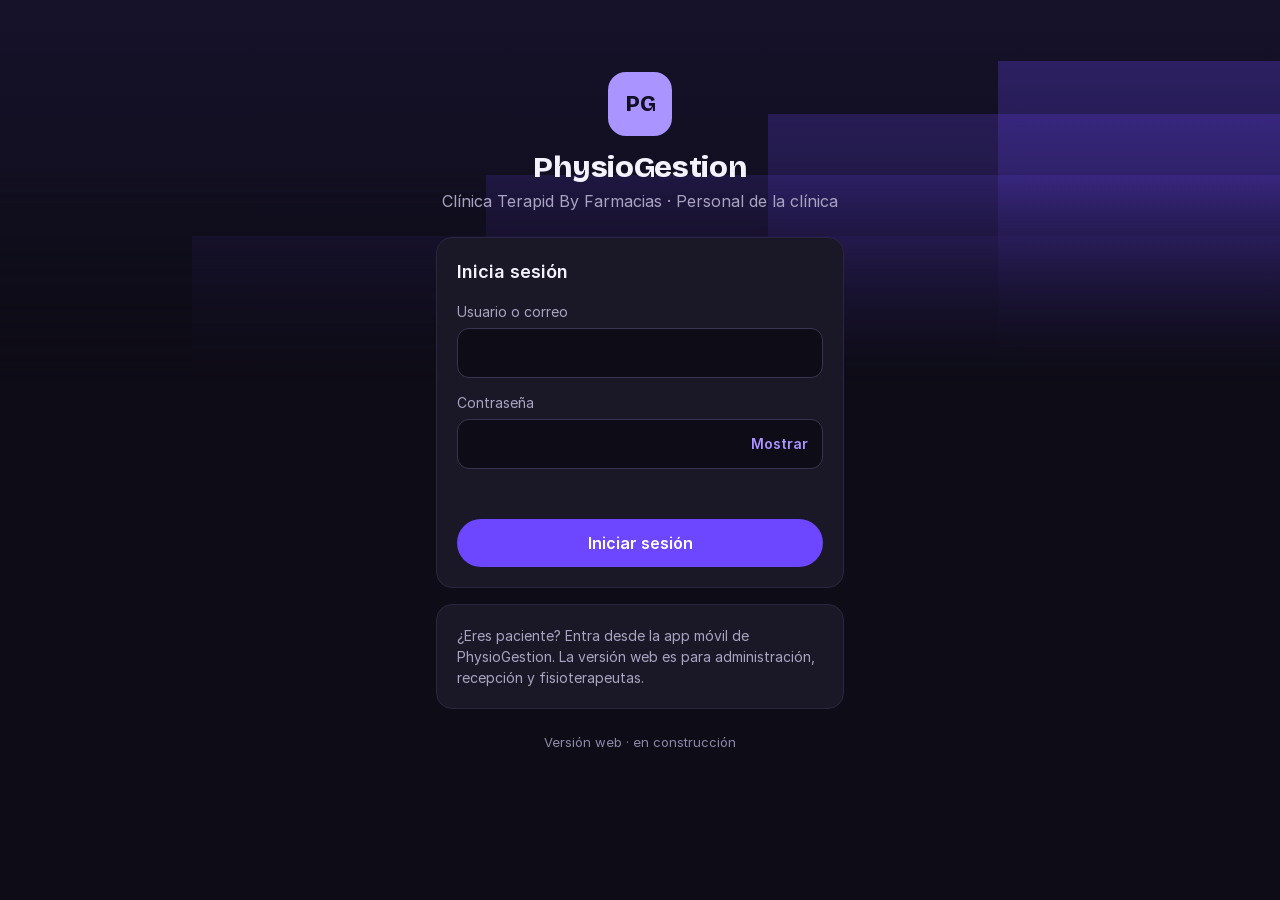
==== backend/src/main/resources/web/index.html @ 763af078 "Web: login y panel para el personal de la clínica El backend sirve la versión web en /web/ (resource" ====
<!doctype html>
<html lang="es">
<head>
  <meta charset="utf-8">
  <meta name="viewport" content="width=device-width, initial-scale=1">
  <title>PhysioGestion · Iniciar sesión</title>
  <link rel="stylesheet" href="estilos.css">
</head>
<body>
  <div class="portada" aria-hidden="true"><span></span><span></span><span></span><span></span></div>

  <main class="contenedor">
    <header class="marca">
      <div class="logo" aria-hidden="true">PG</div>
      <h1>PhysioGestion</h1>
      <p class="subtitulo">Clínica Terapid By Farmacias · Personal de la clínica</p>
    </header>

    <form id="formulario" class="tarjeta" novalidate>
      <h2>Inicia sesión</h2>

      <div class="campo">
        <label for="usuario">Usuario o correo</label>
        <div class="entrada">
          <input id="usuario" name="usuario" type="text" autocomplete="username" autocapitalize="none" spellcheck="false" required>
        </div>
      </div>

      <div class="campo">
        <label for="contrasena">Contraseña</label>
        <div class="entrada">
          <input id="contrasena" name="contrasena" type="password" autocomplete="current-password" required>
          <button id="verContrasena" class="boton-texto" type="button" aria-controls="contrasena" aria-pressed="false">Mostrar</button>
        </div>
      </div>

      <p id="error" class="error" role="alert" aria-live="assertive"></p>

      <button id="entrar" class="boton" type="submit">Iniciar sesión</button>
    </form>

    <section class="tarjeta">
      <p class="nota">¿Eres paciente? Entra desde la app móvil de PhysioGestion. La versión web es para administración, recepción y fisioterapeutas.</p>
    </section>

    <p class="pie">Versión web · en construcción</p>
  </main>

  <script src="api.js"></script>
  <script>
    const formulario = document.getElementById("formulario");
    const campoUsuario = document.getElementById("usuario");
    const campoContrasena = document.getElementById("contrasena");
    const botonEntrar = document.getElementById("entrar");
    const botonVer = document.getElementById("verContrasena");
    const textoError = document.getElementById("error");

    // Si ya hay una sesión abierta en esta pestaña, ir directo al panel.
    if (leerSesion()) location.replace("panel.html");

    if (new URLSearchParams(location.search).get("vencida") === "1") {
      textoError.textContent = "Tu sesión venció. Vuelve a iniciar sesión.";
    }

    botonVer.addEventListener("click", () => {
      const visible = campoContrasena.type === "text";
      campoContrasena.type = visible ? "password" : "text";
      botonVer.textContent = visible ? "Mostrar" : "Ocultar";
      botonVer.setAttribute("aria-pressed", String(!visible));
    });

    formulario.addEventListener("submit", async (evento) => {
      evento.preventDefault();
      const usuario = campoUsuario.value.trim();
      const contrasena = campoContrasena.value;
      if (!usuario || !contrasena) {
        textoError.textContent = "Escribe tu usuario y tu contraseña.";
        (usuario ? campoContrasena : campoUsuario).focus();
        return;
      }

      textoError.textContent = "";
      botonEntrar.disabled = true;
      botonEntrar.textContent = "Entrando…";
      try {
        const sesion = await llamarApi("/auth/login", { metodo: "POST", cuerpo: { usuario, contrasena } });
        if (sesion.usuario.rol === "PACIENTE") {
          // La web es solo para el personal: se cierra la sesión que se acaba de abrir.
          llamarApi("/auth/logout", { metodo: "POST", token: sesion.token }).catch(() => {});
          textoError.textContent = "La versión web es para el personal de la clínica. Como paciente, entra desde la app móvil.";
          return;
        }
        guardarSesion({
          token: sesion.token,
          usuario: sesion.usuario,
          debeCambiarContrasena: sesion.debeCambiarContrasena,
        });
        location.replace("panel.html");
      } catch (e) {
        textoError.textContent = e.message;
        campoContrasena.select();
      } finally {
        botonEntrar.disabled = false;
        botonEntrar.textContent = "Iniciar sesión";
      }
    });
  </script>
</body>
</html>
---- backend/src/main/resources/web/estilos.css ----
/* PhysioGestion web: mismos colores y tipografías que la app (TemaPhysioGestion.kt). */
@font-face { font-family: "Inter"; src: url("fuentes/inter_regular.ttf") format("truetype"); font-weight: 400; font-display: swap; }
@font-face { font-family: "Inter"; src: url("fuentes/inter_semibold.ttf") format("truetype"); font-weight: 600; font-display: swap; }
@font-face { font-family: "Bricolage"; src: url("fuentes/bricolage_extrabold.ttf") format("truetype"); font-weight: 800; font-display: swap; }

:root {
  --fondo: #0E0C17;
  --superficie: #1A1726;
  --superficie-alta: #2A2640;
  --borde: #2A2640;
  --borde-fuerte: #3A3550;
  --violeta: #6C47FF;
  --lila: #AA94FF;
  --tinte-violeta: #281D58;
  --texto: #F4F2FF;
  --texto-secundario: #A9A4C2;
  --texto-tenue: #8E89A8;
  --alerta: #FF8A8F;
  --fondo-alerta: #2A1418;
  --pendiente: #FFCF6B;
  --fondo-pendiente: #3A2A0C;
  --radio: 16px;
}

* { box-sizing: border-box; }

html, body { margin: 0; min-height: 100%; }

body {
  background: var(--fondo);
  color: var(--texto);
  font-family: "Inter", system-ui, -apple-system, "Segoe UI", sans-serif;
  font-size: 16px;
  line-height: 1.5;
}

/* Portada con escalones, como la pantalla de login de la app. */
.portada {
  position: absolute;
  inset: 0 0 auto 0;
  height: 380px;
  overflow: hidden;
  pointer-events: none;
  background: linear-gradient(180deg, #15122A 0%, var(--fondo) 100%);
  -webkit-mask-image: linear-gradient(180deg, #000 45%, transparent 100%);
  mask-image: linear-gradient(180deg, #000 45%, transparent 100%);
}
.portada span {
  position: absolute;
  right: 0;
  height: 100%;
  background: linear-gradient(180deg, rgba(108, 71, 255, 0.28) 0%, rgba(108, 71, 255, 0) 85%);
}
.portada span:nth-child(1) { width: 85%; top: 62%; opacity: 0.35; }
.portada span:nth-child(2) { width: 62%; top: 46%; opacity: 0.55; }
.portada span:nth-child(3) { width: 40%; top: 30%; opacity: 0.8; }
.portada span:nth-child(4) { width: 22%; top: 16%; }

.contenedor {
  position: relative;
  width: 100%;
  max-width: 440px;
  margin: 0 auto;
  padding: 72px 16px 40px;
}

.marca { text-align: center; margin-bottom: 24px; }

.logo {
  display: inline-grid;
  place-items: center;
  width: 64px;
  height: 64px;
  border-radius: 18px;
  background: var(--lila);
  color: #120E24;
  font-family: "Bricolage", "Inter", sans-serif;
  font-weight: 800;
  font-size: 22px;
}
.logo.chico { width: 40px; height: 40px; border-radius: 12px; font-size: 15px; }

h1 {
  margin: 14px 0 0;
  font-family: "Bricolage", "Inter", sans-serif;
  font-weight: 800;
  font-size: 30px;
  line-height: 1.15;
  letter-spacing: -0.01em;
}
.subtitulo { margin: 4px 0 0; color: var(--texto-secundario); }

.tarjeta {
  background: var(--superficie);
  border: 1px solid var(--borde);
  border-radius: var(--radio);
  padding: 20px;
}
.tarjeta + .tarjeta { margin-top: 16px; }

h2 { margin: 0 0 16px; font-size: 18px; font-weight: 600; }

.campo { margin-bottom: 14px; }
.campo label { display: block; margin-bottom: 6px; font-size: 14px; color: var(--texto-secundario); }

.entrada {
  display: flex;
  align-items: center;
  background: var(--fondo);
  border: 1px solid var(--borde-fuerte);
  border-radius: 12px;
}
.entrada:focus-within { border-color: var(--lila); box-shadow: 0 0 0 3px rgba(170, 148, 255, 0.18); }
.entrada input {
  flex: 1;
  min-width: 0;
  padding: 12px 14px;
  border: 0;
  outline: 0;
  background: transparent;
  color: var(--texto);
  font: inherit;
}

.boton-texto {
  border: 0;
  background: transparent;
  color: var(--lila);
  font: inherit;
  font-weight: 600;
  font-size: 14px;
  padding: 12px 14px;
  min-height: 48px;
  cursor: pointer;
}

.boton {
  width: 100%;
  min-height: 48px;
  border: 0;
  border-radius: 999px;
  background: var(--violeta);
  color: #fff;
  font: inherit;
  font-weight: 600;
  cursor: pointer;
  transition: transform 0.12s ease, filter 0.12s ease;
}
.boton:hover { filter: brightness(1.08); }
.boton:active { transform: scale(0.98); }
.boton:disabled { opacity: 0.6; cursor: progress; }
.boton:focus-visible, .boton-texto:focus-visible, .boton-borde:focus-visible { outline: 2px solid var(--lila); outline-offset: 2px; }

.boton-borde {
  min-height: 40px;
  padding: 0 16px;
  border: 1px solid var(--borde-fuerte);
  border-radius: 999px;
  background: transparent;
  color: var(--texto);
  font: inherit;
  font-size: 14px;
  font-weight: 600;
  cursor: pointer;
}
.boton-borde:hover { background: var(--superficie-alta); }

.error {
  min-height: 24px;
  margin: 0 0 12px;
  color: var(--alerta);
  font-size: 14px;
}

.nota { margin: 0; color: var(--texto-secundario); font-size: 14px; }

.pie {
  margin-top: 24px;
  text-align: center;
  color: var(--texto-tenue);
  font-size: 13px;
}

/* Panel */
.barra {
  position: sticky;
  top: 0;
  z-index: 1;
  display: flex;
  align-items: center;
  gap: 12px;
  padding: 12px 16px;
  background: rgba(14, 12, 23, 0.92);
  border-bottom: 1px solid var(--borde);
}
.barra .nombre-app { font-family: "Bricolage", "Inter", sans-serif; font-weight: 800; font-size: 18px; }
.barra .espacio { flex: 1; }

.panel { max-width: 960px; margin: 0 auto; padding: 32px 16px 48px; }
.panel h1 { margin-top: 0; }

.chip {
  display: inline-block;
  margin-top: 8px;
  padding: 4px 12px;
  border-radius: 999px;
  background: var(--tinte-violeta);
  color: var(--lila);
  font-size: 13px;
  font-weight: 600;
}

.aviso-temporal {
  margin-top: 20px;
  padding: 12px 16px;
  border-radius: 12px;
  background: var(--fondo-pendiente);
  color: var(--pendiente);
  font-size: 14px;
}

.modulos {
  display: grid;
  grid-template-columns: repeat(auto-fill, minmax(220px, 1fr));
  gap: 16px;
  margin-top: 28px;
}
.modulos .tarjeta { margin-top: 0; }
.modulo h3 { margin: 0 0 6px; font-size: 16px; font-weight: 600; }
.modulo p { margin: 0 0 12px; color: var(--texto-secundario); font-size: 14px; }
.modulo .estado { color: var(--texto-tenue); font-size: 13px; }

[hidden] { display: none !important; }

@media (max-width: 480px) {
  .contenedor { padding-top: 48px; }
  h1 { font-size: 26px; }
}
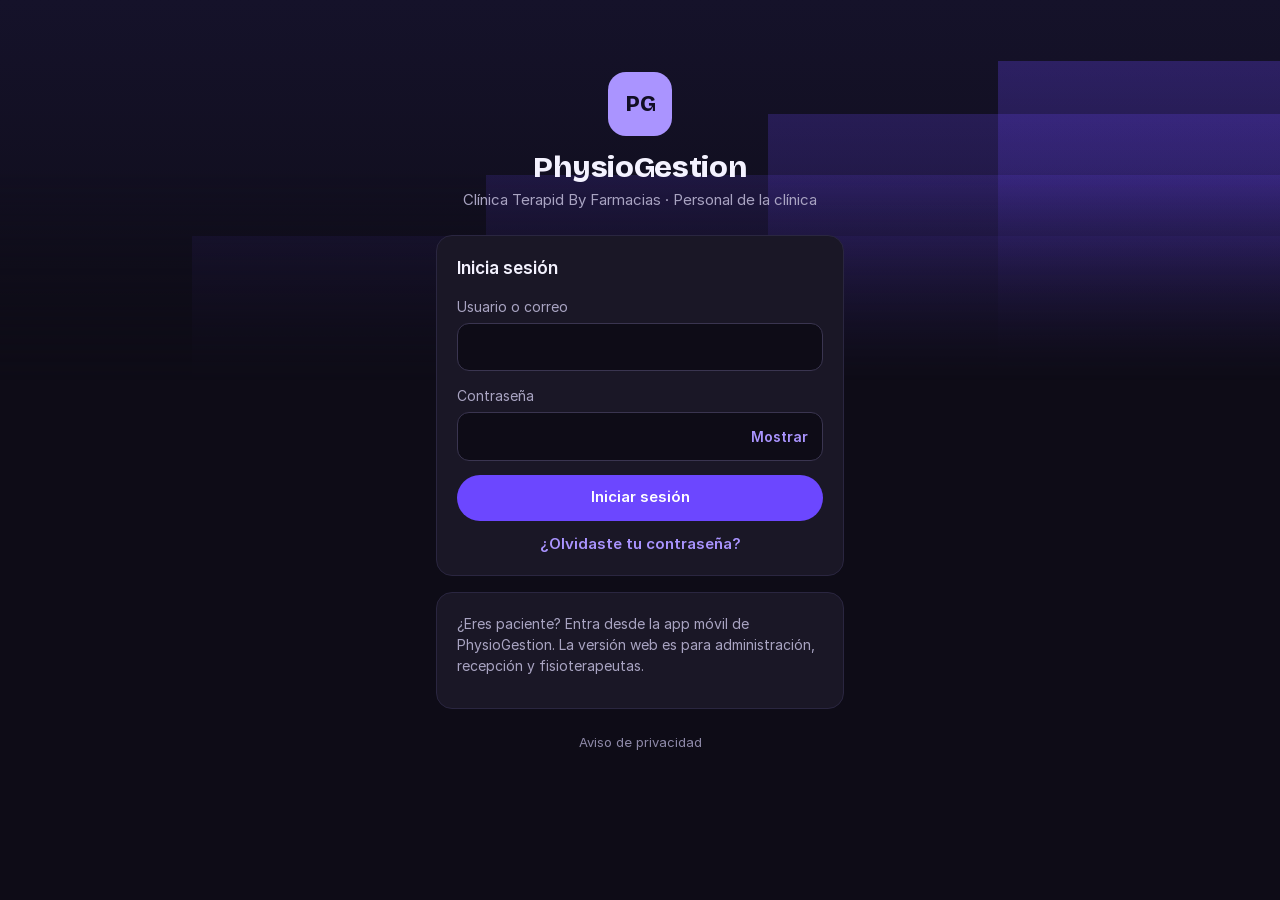
==== commit d39cbd9a: "Web: aplicación completa para el personal de la clínica La versión web (/web/) ahora cubre todo lo q" ====
--- a/backend/src/main/resources/web/index.html
+++ b/backend/src/main/resources/web/index.html
@@ -4,6 +4,7 @@
   <meta charset="utf-8">
   <meta name="viewport" content="width=device-width, initial-scale=1">
   <title>PhysioGestion · Iniciar sesión</title>
+  <link rel="icon" href="icono.svg" type="image/svg+xml">
   <link rel="stylesheet" href="estilos.css">
 </head>
 <body>
@@ -37,17 +38,19 @@
       <p id="error" class="error" role="alert" aria-live="assertive"></p>
 
       <button id="entrar" class="boton" type="submit">Iniciar sesión</button>
+      <p class="centrado"><a class="enlace" href="recuperar.html">¿Olvidaste tu contraseña?</a></p>
     </form>
 
     <section class="tarjeta">
       <p class="nota">¿Eres paciente? Entra desde la app móvil de PhysioGestion. La versión web es para administración, recepción y fisioterapeutas.</p>
     </section>
 
-    <p class="pie">Versión web · en construcción</p>
+    <p class="pie"><a class="enlace tenue" href="privacidad.html">Aviso de privacidad</a></p>
   </main>
 
-  <script src="api.js"></script>
-  <script>
+  <script type="module">
+    import { guardarSesion, leerSesion, llamarApi } from "./js/api.js";
+
     const formulario = document.getElementById("formulario");
     const campoUsuario = document.getElementById("usuario");
     const campoContrasena = document.getElementById("contrasena");
@@ -55,11 +58,14 @@
     const botonVer = document.getElementById("verContrasena");
     const textoError = document.getElementById("error");
 
-    // Si ya hay una sesión abierta en esta pestaña, ir directo al panel.
+    // Si ya hay una sesión abierta en esta pestaña, ir directo a la aplicación.
     if (leerSesion()) location.replace("panel.html");
 
-    if (new URLSearchParams(location.search).get("vencida") === "1") {
-      textoError.textContent = "Tu sesión venció. Vuelve a iniciar sesión.";
+    const consulta = new URLSearchParams(location.search);
+    if (consulta.get("vencida") === "1") textoError.textContent = "Tu sesión venció. Vuelve a iniciar sesión.";
+    if (consulta.get("restablecida") === "1") {
+      textoError.classList.add("exito");
+      textoError.textContent = "Listo, ya puedes entrar con tu contraseña nueva.";
     }
 
     botonVer.addEventListener("click", () => {
@@ -71,6 +77,7 @@
 
     formulario.addEventListener("submit", async (evento) => {
       evento.preventDefault();
+      textoError.classList.remove("exito");
       const usuario = campoUsuario.value.trim();
       const contrasena = campoContrasena.value;
       if (!usuario || !contrasena) {
@@ -83,19 +90,15 @@
       botonEntrar.disabled = true;
       botonEntrar.textContent = "Entrando…";
       try {
-        const sesion = await llamarApi("/auth/login", { metodo: "POST", cuerpo: { usuario, contrasena } });
+        const sesion = await llamarApi("/auth/login", { metodo: "POST", cuerpo: { usuario, contrasena }, sinSesion: true });
         if (sesion.usuario.rol === "PACIENTE") {
           // La web es solo para el personal: se cierra la sesión que se acaba de abrir.
           llamarApi("/auth/logout", { metodo: "POST", token: sesion.token }).catch(() => {});
           textoError.textContent = "La versión web es para el personal de la clínica. Como paciente, entra desde la app móvil.";
           return;
         }
-        guardarSesion({
-          token: sesion.token,
-          usuario: sesion.usuario,
-          debeCambiarContrasena: sesion.debeCambiarContrasena,
-        });
-        location.replace("panel.html");
+        guardarSesion({ token: sesion.token, usuario: sesion.usuario, debeCambiarContrasena: sesion.debeCambiarContrasena });
+        location.replace(sesion.debeCambiarContrasena ? "panel.html#/cuenta" : "panel.html");
       } catch (e) {
         textoError.textContent = e.message;
         campoContrasena.select();
--- a/backend/src/main/resources/web/estilos.css
+++ b/backend/src/main/resources/web/estilos.css
@@ -19,22 +19,54 @@
   --fondo-alerta: #2A1418;
   --pendiente: #FFCF6B;
   --fondo-pendiente: #3A2A0C;
+  --exito: #6EE7A8;
+  --fondo-exito: #11301F;
   --radio: 16px;
+  color-scheme: dark;
 }
 
 * { box-sizing: border-box; }
-
 html, body { margin: 0; min-height: 100%; }
 
 body {
   background: var(--fondo);
   color: var(--texto);
   font-family: "Inter", system-ui, -apple-system, "Segoe UI", sans-serif;
-  font-size: 16px;
+  font-size: 15px;
   line-height: 1.5;
 }
 
-/* Portada con escalones, como la pantalla de login de la app. */
+h1, h2, h3 { margin: 0; }
+h1 {
+  font-family: "Bricolage", "Inter", sans-serif;
+  font-weight: 800;
+  font-size: 30px;
+  line-height: 1.15;
+  letter-spacing: -0.01em;
+}
+h1:focus { outline: none; }
+h2 { font-size: 17px; font-weight: 600; margin-bottom: 14px; }
+
+a { color: inherit; }
+.enlace { color: var(--lila); text-decoration: none; font-weight: 600; }
+.enlace:hover { text-decoration: underline; }
+.enlace.tenue { color: var(--texto-tenue); font-weight: 400; }
+.fuerte { font-weight: 600; }
+.tenue { color: var(--texto-tenue); }
+.bloque { display: block; }
+.centrado { text-align: center; margin: 12px 0 0; }
+.subtitulo { margin: 4px 0 0; color: var(--texto-secundario); }
+.nota { margin: 0 0 12px; color: var(--texto-secundario); font-size: 14px; }
+.ayuda { margin: 6px 0 0; color: var(--texto-tenue); font-size: 13px; }
+[hidden] { display: none !important; }
+
+:focus-visible { outline: 2px solid var(--lila); outline-offset: 2px; }
+
+.saltar { position: absolute; left: -999px; top: 8px; z-index: 10; background: var(--violeta); color: #fff; padding: 8px 12px; border-radius: 8px; }
+.saltar:focus { left: 8px; }
+
+/* ---------------------------------------------------------------- Páginas públicas */
+
 .portada {
   position: absolute;
   inset: 0 0 auto 0;
@@ -56,19 +88,15 @@
 .portada span:nth-child(3) { width: 40%; top: 30%; opacity: 0.8; }
 .portada span:nth-child(4) { width: 22%; top: 16%; }
 
-.contenedor {
-  position: relative;
-  width: 100%;
-  max-width: 440px;
-  margin: 0 auto;
-  padding: 72px 16px 40px;
-}
-
+.contenedor { position: relative; width: 100%; max-width: 440px; margin: 0 auto; padding: 72px 16px 40px; }
+.contenedor.ancho { max-width: 760px; }
 .marca { text-align: center; margin-bottom: 24px; }
+.marca h1 { margin-top: 14px; }
 
 .logo {
   display: inline-grid;
   place-items: center;
+  flex: none;
   width: 64px;
   height: 64px;
   border-radius: 18px;
@@ -78,17 +106,14 @@
   font-weight: 800;
   font-size: 22px;
 }
-.logo.chico { width: 40px; height: 40px; border-radius: 12px; font-size: 15px; }
-
-h1 {
-  margin: 14px 0 0;
-  font-family: "Bricolage", "Inter", sans-serif;
-  font-weight: 800;
-  font-size: 30px;
-  line-height: 1.15;
-  letter-spacing: -0.01em;
-}
-.subtitulo { margin: 4px 0 0; color: var(--texto-secundario); }
+.logo.chico { width: 36px; height: 36px; border-radius: 11px; font-size: 14px; }
+
+.pie { margin-top: 24px; text-align: center; color: var(--texto-tenue); font-size: 13px; }
+.texto-largo section + section { margin-top: 20px; }
+.texto-largo h2 { margin-bottom: 6px; }
+.texto-largo p { margin: 0; color: var(--texto-secundario); }
+
+/* ---------------------------------------------------------------- Tarjetas y formularios */
 
 .tarjeta {
   background: var(--superficie);
@@ -96,9 +121,7 @@
   border-radius: var(--radio);
   padding: 20px;
 }
-.tarjeta + .tarjeta { margin-top: 16px; }
-
-h2 { margin: 0 0 16px; font-size: 18px; font-weight: 600; }
+.contenedor .tarjeta + .tarjeta { margin-top: 16px; }
 
 .campo { margin-bottom: 14px; }
 .campo label { display: block; margin-bottom: 6px; font-size: 14px; color: var(--texto-secundario); }
@@ -110,7 +133,7 @@
   border: 1px solid var(--borde-fuerte);
   border-radius: 12px;
 }
-.entrada:focus-within { border-color: var(--lila); box-shadow: 0 0 0 3px rgba(170, 148, 255, 0.18); }
+.entrada:focus-within, .control:focus { border-color: var(--lila); box-shadow: 0 0 0 3px rgba(170, 148, 255, 0.18); outline: none; }
 .entrada input {
   flex: 1;
   min-width: 0;
@@ -122,34 +145,46 @@
   font: inherit;
 }
 
-.boton-texto {
-  border: 0;
-  background: transparent;
-  color: var(--lila);
+.control {
+  width: 100%;
+  min-height: 44px;
+  padding: 10px 12px;
+  background: var(--fondo);
+  border: 1px solid var(--borde-fuerte);
+  border-radius: 12px;
+  color: var(--texto);
+  font: inherit;
+}
+textarea.control { resize: vertical; min-height: 80px; }
+select.control { appearance: auto; }
+.control:disabled { opacity: 0.6; }
+.control.numero { width: 84px; min-height: 40px; padding: 8px; }
+
+.boton, .boton-borde, .boton-texto {
+  display: inline-flex;
+  align-items: center;
+  justify-content: center;
+  gap: 6px;
   font: inherit;
   font-weight: 600;
-  font-size: 14px;
-  padding: 12px 14px;
-  min-height: 48px;
   cursor: pointer;
-}
-
+  text-decoration: none;
+  white-space: nowrap;
+  transition: transform 0.12s ease, filter 0.12s ease, background 0.12s ease;
+}
 .boton {
-  width: 100%;
-  min-height: 48px;
+  min-height: 46px;
+  padding: 0 22px;
   border: 0;
   border-radius: 999px;
   background: var(--violeta);
   color: #fff;
-  font: inherit;
-  font-weight: 600;
-  cursor: pointer;
-  transition: transform 0.12s ease, filter 0.12s ease;
-}
+}
+form > .boton, .tarjeta > .boton[type="submit"] { width: 100%; }
 .boton:hover { filter: brightness(1.08); }
-.boton:active { transform: scale(0.98); }
-.boton:disabled { opacity: 0.6; cursor: progress; }
-.boton:focus-visible, .boton-texto:focus-visible, .boton-borde:focus-visible { outline: 2px solid var(--lila); outline-offset: 2px; }
+.boton:active, .boton-borde:active { transform: scale(0.98); }
+.boton:disabled, .boton-borde:disabled { opacity: 0.55; cursor: not-allowed; transform: none; }
+.boton.peligro { background: #C2414A; }
 
 .boton-borde {
   min-height: 40px;
@@ -158,60 +193,243 @@
   border-radius: 999px;
   background: transparent;
   color: var(--texto);
+  font-size: 14px;
+}
+.boton-borde:hover { background: var(--superficie-alta); }
+.boton-borde.peligro { color: var(--alerta); border-color: #5A2A30; }
+.boton-borde.peligro:hover { background: var(--fondo-alerta); }
+.chico { min-height: 34px; padding: 0 12px; font-size: 13px; }
+
+.boton-texto {
+  border: 0;
+  background: transparent;
+  color: var(--lila);
+  font-size: 14px;
+  padding: 12px 14px;
+  min-height: 44px;
+}
+.boton-texto.chico { padding: 4px 0; min-height: 30px; }
+.enlace-boton { width: auto; }
+
+.error { min-height: 22px; margin: 0 0 12px; color: var(--alerta); font-size: 14px; }
+.error:empty { min-height: 0; margin: 0; }
+.error.exito { color: var(--exito); }
+
+.casilla { display: inline-flex; align-items: center; gap: 8px; color: var(--texto-secundario); font-size: 14px; cursor: pointer; }
+.casilla input { width: 18px; height: 18px; accent-color: var(--violeta); }
+
+/* ---------------------------------------------------------------- Aplicación */
+
+.aplicacion { display: grid; grid-template-columns: 240px 1fr; min-height: 100vh; }
+
+.lateral {
+  position: sticky;
+  top: 0;
+  height: 100vh;
+  display: flex;
+  flex-direction: column;
+  gap: 20px;
+  padding: 20px 14px;
+  border-right: 1px solid var(--borde);
+  background: #120F1F;
+}
+.lateral-marca { display: flex; align-items: center; gap: 10px; padding: 0 6px; }
+.nombre-app { font-family: "Bricolage", "Inter", sans-serif; font-weight: 800; font-size: 18px; }
+
+.menu { display: flex; flex-direction: column; gap: 4px; }
+.menu a {
+  display: flex;
+  align-items: center;
+  justify-content: space-between;
+  gap: 8px;
+  min-height: 42px;
+  padding: 0 12px;
+  border-radius: 12px;
+  color: var(--texto-secundario);
+  text-decoration: none;
+  font-weight: 600;
+}
+.menu a:hover { background: var(--superficie); color: var(--texto); }
+.menu a[aria-current="page"] { background: var(--tinte-violeta); color: var(--texto); }
+.contador {
+  min-width: 22px;
+  padding: 1px 7px;
+  border-radius: 999px;
+  background: var(--violeta);
+  color: #fff;
+  font-size: 12px;
+  text-align: center;
+}
+
+.lateral-pie { margin-top: auto; display: flex; flex-direction: column; gap: 10px; padding: 0 6px; }
+.lateral-usuario { display: flex; flex-direction: column; }
+.lateral-nombre { font-weight: 600; }
+.lateral-rol { color: var(--texto-tenue); font-size: 13px; }
+
+.vista { min-width: 0; max-width: 1180px; padding: 28px 32px 56px; }
+.vista:focus { outline: none; }
+.vista > * + * { margin-top: 20px; }
+
+.encabezado { display: flex; flex-wrap: wrap; align-items: flex-end; justify-content: space-between; gap: 16px; }
+.encabezado .acciones { display: flex; flex-wrap: wrap; gap: 8px; }
+
+.estado-vista { display: flex; align-items: center; gap: 10px; color: var(--texto-secundario); padding: 40px 0; }
+.girando { width: 18px; height: 18px; border-radius: 50%; border: 2px solid var(--borde-fuerte); border-top-color: var(--lila); animation: girar 0.8s linear infinite; }
+@keyframes girar { to { transform: rotate(360deg); } }
+
+.vacio { text-align: center; padding: 28px 16px; color: var(--texto-secundario); }
+.vacio p { margin: 0; }
+.vacio .vacio-titulo { color: var(--texto); font-weight: 600; margin-bottom: 4px; }
+.vacio .boton-borde { margin-top: 14px; }
+.error-vista .vacio-titulo { color: var(--alerta); }
+
+.indicadores { display: grid; grid-template-columns: repeat(auto-fit, minmax(170px, 1fr)); gap: 12px; }
+.indicadores.compactos { grid-template-columns: repeat(auto-fit, minmax(120px, 1fr)); }
+.indicador { display: flex; flex-direction: column; gap: 2px; padding: 16px; }
+.indicador-valor { font-family: "Bricolage", "Inter", sans-serif; font-weight: 800; font-size: 26px; line-height: 1.2; }
+.indicadores.compactos .indicador { padding: 12px 14px; }
+.indicadores.compactos .indicador-valor { font-size: 20px; }
+.indicador-etiqueta { color: var(--texto-secundario); font-size: 13px; }
+.indicador.con-texto .indicador-valor { font-family: "Inter", sans-serif; font-weight: 600; font-size: 16px; line-height: 1.35; }
+.tono-alerta { border-color: #5A2A30; }
+.tono-alerta .indicador-valor { color: var(--alerta); }
+.tono-pendiente .indicador-valor { color: var(--pendiente); }
+.tono-violeta .indicador-valor { color: var(--lila); }
+
+.dos-columnas { display: grid; grid-template-columns: repeat(auto-fit, minmax(320px, 1fr)); gap: 16px; align-items: start; }
+.seccion-titulo { display: flex; align-items: baseline; justify-content: space-between; gap: 12px; margin-bottom: 14px; }
+.seccion-titulo h2 { margin: 0; }
+
+.lista { list-style: none; margin: 0; padding: 0; }
+.lista li + li { border-top: 1px solid var(--borde); }
+.fila { display: flex; align-items: center; gap: 14px; padding: 10px 0; }
+.enlace-fila { text-decoration: none; border-radius: 10px; }
+.enlace-fila:hover strong { text-decoration: underline; }
+.crece { flex: 1; min-width: 0; }
+.hora { font-weight: 600; min-width: 96px; font-variant-numeric: tabular-nums; }
+
+.barra-herramientas { display: flex; flex-wrap: wrap; align-items: center; gap: 12px; }
+.barra-herramientas > input[type="search"] { max-width: 340px; }
+.barra-herramientas > select.control { width: auto; min-width: 220px; }
+.navegacion-dias { display: flex; flex-wrap: wrap; align-items: center; gap: 8px; }
+.navegacion-dias .control { width: auto; }
+.titulo-dia { margin: 0; font-size: 20px; }
+.titulo-dia::first-letter { text-transform: uppercase; }
+
+.filtros { display: flex; flex-wrap: wrap; gap: 6px; }
+.filtro {
+  min-height: 36px;
+  padding: 0 14px;
+  border: 1px solid var(--borde-fuerte);
+  border-radius: 999px;
+  background: transparent;
+  color: var(--texto-secundario);
   font: inherit;
-  font-size: 14px;
+  font-size: 13px;
   font-weight: 600;
   cursor: pointer;
 }
-.boton-borde:hover { background: var(--superficie-alta); }
-
-.error {
-  min-height: 24px;
-  margin: 0 0 12px;
-  color: var(--alerta);
-  font-size: 14px;
-}
-
-.nota { margin: 0; color: var(--texto-secundario); font-size: 14px; }
-
-.pie {
-  margin-top: 24px;
-  text-align: center;
+.filtro[aria-pressed="true"] { background: var(--tinte-violeta); border-color: var(--violeta); color: var(--texto); }
+
+/* Chips de estado */
+.chip {
+  display: inline-flex;
+  align-items: center;
+  gap: 6px;
+  padding: 3px 10px;
+  border-radius: 999px;
+  background: var(--superficie-alta);
+  color: var(--texto-secundario);
+  font-size: 12px;
+  font-weight: 600;
+  white-space: nowrap;
+}
+.chip .punto { width: 7px; height: 7px; border-radius: 50%; background: currentColor; }
+.chip-confirmada { background: var(--tinte-violeta); color: var(--lila); }
+.chip-pendiente { background: var(--fondo-pendiente); color: var(--pendiente); }
+.chip-exito { background: var(--fondo-exito); color: var(--exito); }
+.chip-alerta { background: var(--fondo-alerta); color: var(--alerta); }
+.chip-apagado { background: #1F1C2B; color: var(--texto-tenue); }
+
+/* Tablas: en pantallas chicas cada fila se vuelve tarjeta */
+.tabla-scroll { overflow-x: auto; }
+.tabla { width: 100%; border-collapse: collapse; }
+.tabla th {
+  text-align: left;
+  padding: 10px 12px;
   color: var(--texto-tenue);
-  font-size: 13px;
-}
-
-/* Panel */
-.barra {
-  position: sticky;
-  top: 0;
-  z-index: 1;
-  display: flex;
-  align-items: center;
-  gap: 12px;
-  padding: 12px 16px;
-  background: rgba(14, 12, 23, 0.92);
+  font-size: 12px;
+  font-weight: 600;
+  text-transform: uppercase;
+  letter-spacing: 0.04em;
   border-bottom: 1px solid var(--borde);
 }
-.barra .nombre-app { font-family: "Bricolage", "Inter", sans-serif; font-weight: 800; font-size: 18px; }
-.barra .espacio { flex: 1; }
-
-.panel { max-width: 960px; margin: 0 auto; padding: 32px 16px 48px; }
-.panel h1 { margin-top: 0; }
-
-.chip {
-  display: inline-block;
-  margin-top: 8px;
-  padding: 4px 12px;
-  border-radius: 999px;
-  background: var(--tinte-violeta);
-  color: var(--lila);
-  font-size: 13px;
-  font-weight: 600;
-}
+.tabla td { padding: 12px; border-bottom: 1px solid var(--borde); vertical-align: top; }
+.tabla tbody tr:last-child td { border-bottom: 0; }
+.tabla tr.inactiva td { opacity: 0.55; }
+.vista > .tabla-scroll, .vista > div > .tabla-scroll { background: var(--superficie); border: 1px solid var(--borde); border-radius: var(--radio); }
+.acciones-fila { display: flex; flex-wrap: wrap; gap: 6px; justify-content: flex-end; }
+
+.barra-cumplimiento { display: inline-flex; align-items: center; gap: 8px; font-variant-numeric: tabular-nums; }
+.barra-fondo { width: 64px; height: 6px; border-radius: 3px; background: var(--superficie-alta); overflow: hidden; }
+.barra-relleno { display: block; height: 100%; background: var(--exito); }
+.barra-relleno.bajo { background: var(--pendiente); }
+
+code, .codigo { font-family: ui-monospace, "Cascadia Code", Consolas, monospace; }
+.codigo { padding: 2px 8px; border-radius: 8px; background: var(--fondo); border: 1px solid var(--borde-fuerte); margin-right: 6px; }
+.codigo-grande { display: flex; flex-wrap: wrap; align-items: center; gap: 12px; margin: 8px 0 16px; }
+.codigo-grande code { font-size: 26px; letter-spacing: 0.08em; padding: 10px 16px; border-radius: 12px; background: var(--fondo); border: 1px solid var(--borde-fuerte); }
+.pasos { margin: 0 0 8px; padding-left: 20px; color: var(--texto-secundario); font-size: 14px; }
+
+.datos { display: grid; grid-template-columns: repeat(auto-fit, minmax(180px, 1fr)); gap: 12px 20px; margin: 0 0 16px; }
+.datos dt { color: var(--texto-tenue); font-size: 13px; }
+.datos dd { margin: 2px 0 0; }
+
+/* Agenda */
+.lista-citas { display: flex; flex-direction: column; gap: 10px; }
+.cita { display: grid; grid-template-columns: 90px 1fr auto; grid-template-areas: "hora datos estado" "hora acciones acciones"; gap: 6px 16px; align-items: start; padding: 16px 18px; }
+.cita.cerrada { opacity: 0.7; }
+.cita-hora { grid-area: hora; display: flex; flex-direction: column; font-variant-numeric: tabular-nums; }
+.cita-hora strong { font-size: 18px; }
+.cita-datos { grid-area: datos; min-width: 0; }
+.cita-estado { grid-area: estado; }
+.cita-acciones { grid-area: acciones; display: flex; flex-wrap: wrap; gap: 6px; margin-top: 6px; }
+.nota-cita { margin-top: 4px; color: var(--texto-secundario); font-size: 13px; font-style: italic; }
+
+/* Avisos */
+.lista-avisos { list-style: none; margin: 0; padding: 0; display: flex; flex-direction: column; gap: 10px; }
+.aviso { padding: 16px 18px; }
+.aviso.sin-leer { border-color: var(--violeta); }
+.aviso-cabeza { display: flex; align-items: center; gap: 10px; font-size: 13px; }
+.punto-nuevo { width: 8px; height: 8px; border-radius: 50%; background: var(--violeta); margin-left: auto; }
+.aviso-titulo { margin: 10px 0 4px; font-size: 16px; }
+.aviso-mensaje { margin: 0; color: var(--texto-secundario); }
+.aviso-acciones { display: flex; flex-wrap: wrap; gap: 10px; align-items: center; margin-top: 10px; }
+
+/* Ficha: gráfica */
+.figura { margin: 0 0 16px; }
+.grafica { width: 100%; height: auto; display: block; }
+.grafica-guia { stroke: var(--borde); stroke-width: 1; }
+.grafica-texto { fill: var(--texto-tenue); font-size: 11px; font-family: "Inter", sans-serif; }
+.grafica-umbral { stroke: var(--alerta); stroke-width: 1.25; stroke-dasharray: 5 5; }
+.grafica-umbral-texto { fill: var(--alerta); }
+.grafica-linea { fill: none; stroke: var(--lila); stroke-width: 2; stroke-linejoin: round; }
+.grafica-punto { fill: var(--superficie); stroke: var(--lila); stroke-width: 2; }
+.grafica-punto.alto { stroke: var(--alerta); fill: var(--alerta); }
+.figura figcaption { margin-top: 6px; font-size: 12px; }
+
+/* Editor de rutina */
+.editor-rutina { display: flex; flex-direction: column; gap: 16px; }
+.fila-deslizador { display: flex; align-items: center; gap: 14px; max-width: 420px; }
+.deslizador { flex: 1; accent-color: var(--violeta); }
+.valor-deslizador { min-width: 28px; font-family: "Bricolage", "Inter", sans-serif; font-weight: 800; font-size: 22px; }
+.agregar-ejercicio { display: flex; flex-wrap: wrap; gap: 10px; margin-top: 14px; }
+.agregar-ejercicio .control { flex: 1; min-width: 220px; }
+.acciones-formulario { display: flex; justify-content: flex-end; gap: 10px; }
+.formulario-angosto { max-width: 480px; }
 
 .aviso-temporal {
-  margin-top: 20px;
+  margin: 0;
   padding: 12px 16px;
   border-radius: 12px;
   background: var(--fondo-pendiente);
@@ -219,20 +437,80 @@
   font-size: 14px;
 }
 
-.modulos {
-  display: grid;
-  grid-template-columns: repeat(auto-fill, minmax(220px, 1fr));
-  gap: 16px;
-  margin-top: 28px;
-}
-.modulos .tarjeta { margin-top: 0; }
-.modulo h3 { margin: 0 0 6px; font-size: 16px; font-weight: 600; }
-.modulo p { margin: 0 0 12px; color: var(--texto-secundario); font-size: 14px; }
-.modulo .estado { color: var(--texto-tenue); font-size: 13px; }
-
-[hidden] { display: none !important; }
-
-@media (max-width: 480px) {
+.rejilla-2 { display: grid; grid-template-columns: 1fr 1fr; gap: 0 14px; }
+
+/* Modales */
+.modal {
+  width: min(480px, calc(100vw - 32px));
+  max-height: calc(100vh - 32px);
+  padding: 0;
+  border: 1px solid var(--borde-fuerte);
+  border-radius: 20px;
+  background: var(--superficie);
+  color: var(--texto);
+}
+.modal.ancho { width: min(620px, calc(100vw - 32px)); }
+.modal::backdrop { background: rgba(6, 5, 12, 0.7); }
+.modal-cuerpo { padding: 22px; }
+.modal-cuerpo h2 { font-size: 19px; }
+.modal-cuerpo > .ayuda { margin: -6px 0 14px; }
+.modal-acciones { display: flex; justify-content: flex-end; flex-wrap: wrap; gap: 10px; margin-top: 18px; }
+.modal-acciones .boton { width: auto; }
+
+/* Avisos breves */
+.zona-avisos { position: fixed; right: 16px; bottom: 16px; z-index: 20; display: flex; flex-direction: column; gap: 8px; max-width: calc(100vw - 32px); }
+.toast {
+  padding: 12px 16px;
+  border-radius: 12px;
+  background: var(--superficie-alta);
+  border: 1px solid var(--borde-fuerte);
+  box-shadow: 0 8px 24px rgba(0, 0, 0, 0.35);
+  animation: entrar 0.18s ease-out;
+  transition: opacity 0.3s ease;
+}
+.toast.exito { border-color: #2C6B49; }
+.toast.error { border-color: #7A2E36; color: var(--alerta); }
+.toast.saliendo { opacity: 0; }
+@keyframes entrar { from { transform: translateY(8px); opacity: 0; } }
+
+@media (prefers-reduced-motion: reduce) {
+  *, *::before, *::after { animation: none !important; transition: none !important; }
+}
+
+/* ---------------------------------------------------------------- Pantallas chicas */
+@media (max-width: 900px) {
+  .aplicacion { grid-template-columns: 1fr; }
+  .lateral {
+    position: sticky;
+    z-index: 5;
+    height: auto;
+    flex-direction: row;
+    flex-wrap: wrap;
+    align-items: center;
+    gap: 10px;
+    padding: 10px 16px;
+    border-right: 0;
+    border-bottom: 1px solid var(--borde);
+  }
+  .menu { order: 3; flex-direction: row; width: 100%; overflow-x: auto; }
+  .menu a { white-space: nowrap; min-height: 38px; }
+  .lateral-pie { margin: 0 0 0 auto; flex-direction: row; align-items: center; padding: 0; }
+  .lateral-usuario { display: none; }
+  .vista { padding: 20px 16px 48px; }
+  h1 { font-size: 26px; }
+}
+
+@media (max-width: 640px) {
   .contenedor { padding-top: 48px; }
-  h1 { font-size: 26px; }
-}
+  .rejilla-2 { grid-template-columns: 1fr; }
+  .cita { grid-template-columns: 1fr auto; grid-template-areas: "hora estado" "datos datos" "acciones acciones"; }
+  .cita-hora { flex-direction: row; gap: 8px; align-items: baseline; }
+
+  .tabla thead { display: none; }
+  .tabla, .tabla tbody, .tabla tr, .tabla td { display: block; width: 100%; }
+  .tabla tr { padding: 12px 14px; border-bottom: 1px solid var(--borde); }
+  .tabla tbody tr:last-child { border-bottom: 0; }
+  .tabla td { border: 0; padding: 4px 0; }
+  .tabla td[data-etiqueta]::before { content: attr(data-etiqueta); display: block; color: var(--texto-tenue); font-size: 12px; }
+  .acciones-fila { justify-content: flex-start; padding-top: 8px; }
+}
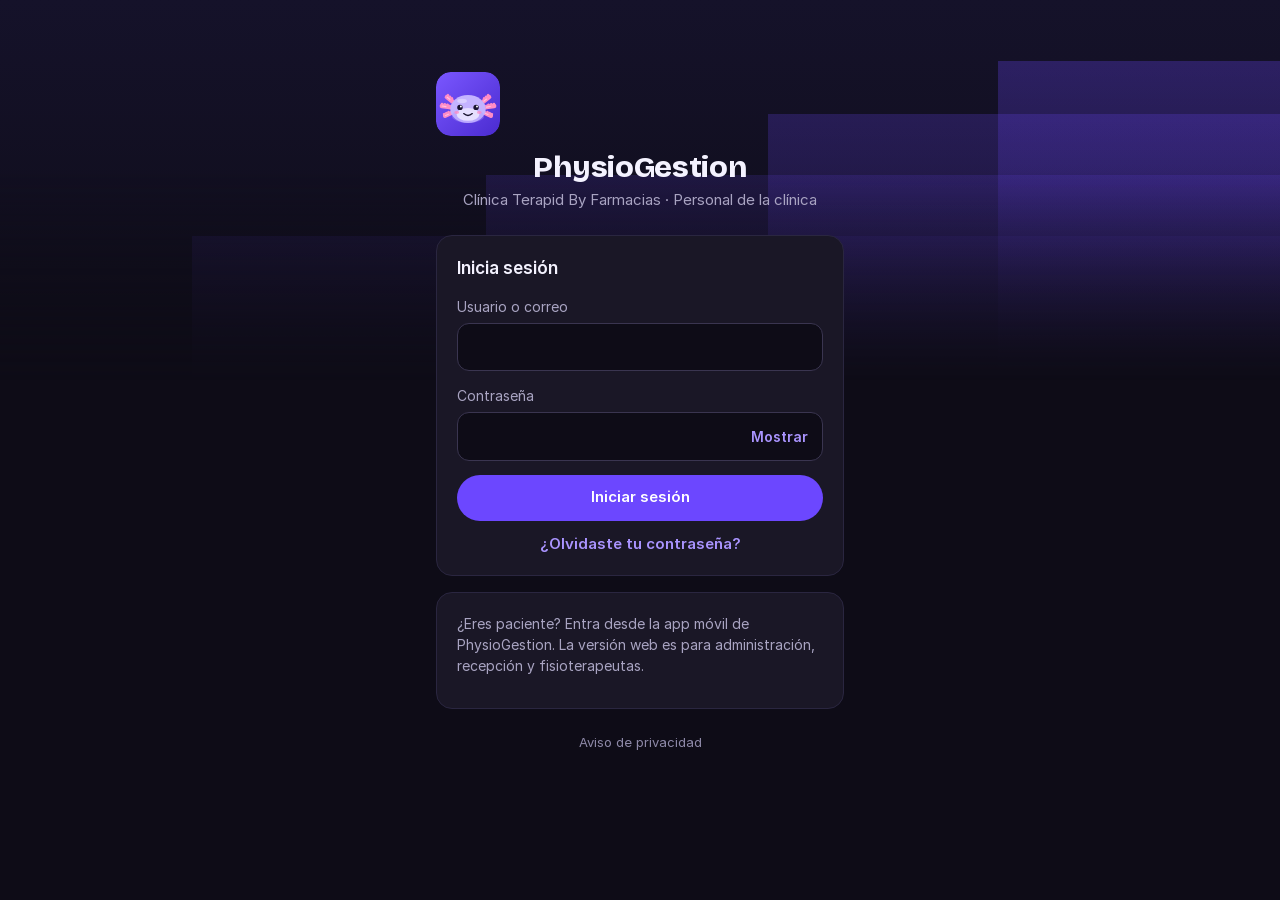
==== commit 28ec1d0a: "Xochi el ajolote: logo y ejercicios estilo lección - Xochi, mascota dibujada en Compose (sin imágene" ====
--- a/backend/src/main/resources/web/index.html
+++ b/backend/src/main/resources/web/index.html
@@ -12,7 +12,7 @@
 
   <main class="contenedor">
     <header class="marca">
-      <div class="logo" aria-hidden="true">PG</div>
+      <img class="logo" src="logo.svg" alt="" width="64" height="64">
       <h1>PhysioGestion</h1>
       <p class="subtitulo">Clínica Terapid By Farmacias · Personal de la clínica</p>
     </header>
--- a/backend/src/main/resources/web/estilos.css
+++ b/backend/src/main/resources/web/estilos.css
@@ -93,20 +93,15 @@
 .marca { text-align: center; margin-bottom: 24px; }
 .marca h1 { margin-top: 14px; }
 
+/* Logo: Xochi, el ajolote de PhysioGestion (logo.svg, generado con docs/marca/marca.py). */
 .logo {
-  display: inline-grid;
-  place-items: center;
+  display: block;
   flex: none;
   width: 64px;
   height: 64px;
-  border-radius: 18px;
-  background: var(--lila);
-  color: #120E24;
-  font-family: "Bricolage", "Inter", sans-serif;
-  font-weight: 800;
-  font-size: 22px;
-}
-.logo.chico { width: 36px; height: 36px; border-radius: 11px; font-size: 14px; }
+  border-radius: 15px;
+}
+.logo.chico { width: 36px; height: 36px; border-radius: 9px; }
 
 .pie { margin-top: 24px; text-align: center; color: var(--texto-tenue); font-size: 13px; }
 .texto-largo section + section { margin-top: 20px; }
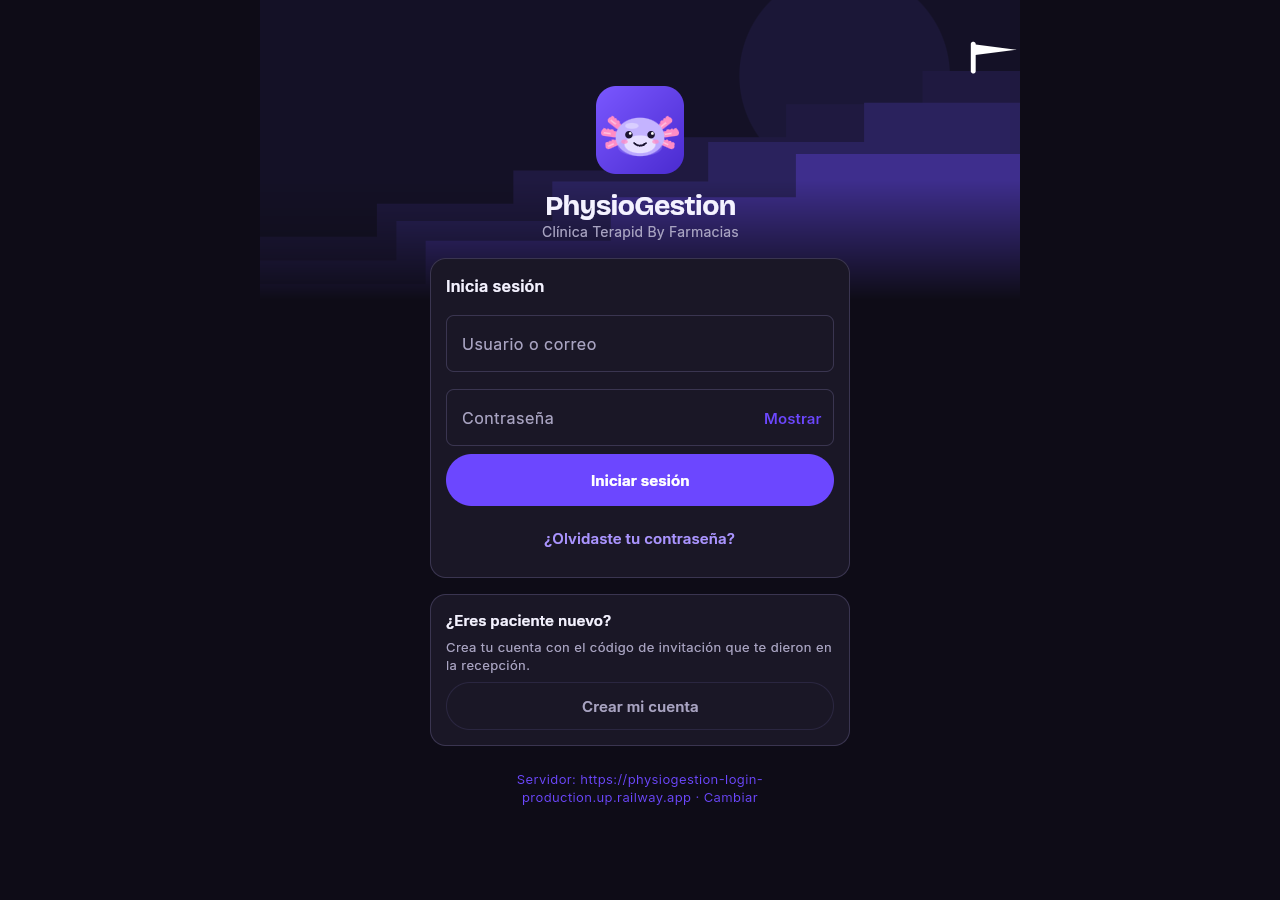
==== commit a348d916: "Web: publicar la version de Compose (WebAssembly)" ====
--- a/backend/src/main/resources/web/index.html
+++ b/backend/src/main/resources/web/index.html
@@ -1,112 +1,20 @@
-<!doctype html>
+<!DOCTYPE html>
 <html lang="es">
 <head>
-  <meta charset="utf-8">
-  <meta name="viewport" content="width=device-width, initial-scale=1">
-  <title>PhysioGestion · Iniciar sesión</title>
-  <link rel="icon" href="icono.svg" type="image/svg+xml">
-  <link rel="stylesheet" href="estilos.css">
+    <meta charset="UTF-8">
+    <meta name="viewport" content="width=device-width, initial-scale=1.0">
+    <meta name="theme-color" content="#0E0C17">
+    <title>PhysioGestion</title>
+    <link rel="icon" type="image/svg+xml" href="icono.svg">
+    <link rel="stylesheet" href="styles.css">
+    <!-- La app de Compose compilada a WebAssembly (shared/src/webMain). -->
+    <script src="physiogestion.js"></script>
 </head>
 <body>
-  <div class="portada" aria-hidden="true"><span></span><span></span><span></span><span></span></div>
-
-  <main class="contenedor">
-    <header class="marca">
-      <img class="logo" src="logo.svg" alt="" width="64" height="64">
-      <h1>PhysioGestion</h1>
-      <p class="subtitulo">Clínica Terapid By Farmacias · Personal de la clínica</p>
-    </header>
-
-    <form id="formulario" class="tarjeta" novalidate>
-      <h2>Inicia sesión</h2>
-
-      <div class="campo">
-        <label for="usuario">Usuario o correo</label>
-        <div class="entrada">
-          <input id="usuario" name="usuario" type="text" autocomplete="username" autocapitalize="none" spellcheck="false" required>
-        </div>
-      </div>
-
-      <div class="campo">
-        <label for="contrasena">Contraseña</label>
-        <div class="entrada">
-          <input id="contrasena" name="contrasena" type="password" autocomplete="current-password" required>
-          <button id="verContrasena" class="boton-texto" type="button" aria-controls="contrasena" aria-pressed="false">Mostrar</button>
-        </div>
-      </div>
-
-      <p id="error" class="error" role="alert" aria-live="assertive"></p>
-
-      <button id="entrar" class="boton" type="submit">Iniciar sesión</button>
-      <p class="centrado"><a class="enlace" href="recuperar.html">¿Olvidaste tu contraseña?</a></p>
-    </form>
-
-    <section class="tarjeta">
-      <p class="nota">¿Eres paciente? Entra desde la app móvil de PhysioGestion. La versión web es para administración, recepción y fisioterapeutas.</p>
-    </section>
-
-    <p class="pie"><a class="enlace tenue" href="privacidad.html">Aviso de privacidad</a></p>
-  </main>
-
-  <script type="module">
-    import { guardarSesion, leerSesion, llamarApi } from "./js/api.js";
-
-    const formulario = document.getElementById("formulario");
-    const campoUsuario = document.getElementById("usuario");
-    const campoContrasena = document.getElementById("contrasena");
-    const botonEntrar = document.getElementById("entrar");
-    const botonVer = document.getElementById("verContrasena");
-    const textoError = document.getElementById("error");
-
-    // Si ya hay una sesión abierta en esta pestaña, ir directo a la aplicación.
-    if (leerSesion()) location.replace("panel.html");
-
-    const consulta = new URLSearchParams(location.search);
-    if (consulta.get("vencida") === "1") textoError.textContent = "Tu sesión venció. Vuelve a iniciar sesión.";
-    if (consulta.get("restablecida") === "1") {
-      textoError.classList.add("exito");
-      textoError.textContent = "Listo, ya puedes entrar con tu contraseña nueva.";
-    }
-
-    botonVer.addEventListener("click", () => {
-      const visible = campoContrasena.type === "text";
-      campoContrasena.type = visible ? "password" : "text";
-      botonVer.textContent = visible ? "Mostrar" : "Ocultar";
-      botonVer.setAttribute("aria-pressed", String(!visible));
-    });
-
-    formulario.addEventListener("submit", async (evento) => {
-      evento.preventDefault();
-      textoError.classList.remove("exito");
-      const usuario = campoUsuario.value.trim();
-      const contrasena = campoContrasena.value;
-      if (!usuario || !contrasena) {
-        textoError.textContent = "Escribe tu usuario y tu contraseña.";
-        (usuario ? campoContrasena : campoUsuario).focus();
-        return;
-      }
-
-      textoError.textContent = "";
-      botonEntrar.disabled = true;
-      botonEntrar.textContent = "Entrando…";
-      try {
-        const sesion = await llamarApi("/auth/login", { metodo: "POST", cuerpo: { usuario, contrasena }, sinSesion: true });
-        if (sesion.usuario.rol === "PACIENTE") {
-          // La web es solo para el personal: se cierra la sesión que se acaba de abrir.
-          llamarApi("/auth/logout", { metodo: "POST", token: sesion.token }).catch(() => {});
-          textoError.textContent = "La versión web es para el personal de la clínica. Como paciente, entra desde la app móvil.";
-          return;
-        }
-        guardarSesion({ token: sesion.token, usuario: sesion.usuario, debeCambiarContrasena: sesion.debeCambiarContrasena });
-        location.replace(sesion.debeCambiarContrasena ? "panel.html#/cuenta" : "panel.html");
-      } catch (e) {
-        textoError.textContent = e.message;
-        campoContrasena.select();
-      } finally {
-        botonEntrar.disabled = false;
-        botonEntrar.textContent = "Iniciar sesión";
-      }
-    });
-  </script>
+    <div id="cargando">
+        <img src="icono.svg" alt="" width="72" height="72">
+        <p>Cargando PhysioGestion…</p>
+        <noscript>Activa JavaScript para usar PhysioGestion.</noscript>
+    </div>
 </body>
 </html>
--- a/backend/src/main/resources/web/styles.css
+++ b/backend/src/main/resources/web/styles.css
@@ -0,0 +1,23 @@
+/* Página que contiene la app de Compose: ocupa toda la ventana con el fondo de la app. */
+html, body {
+    width: 100%;
+    height: 100%;
+    margin: 0;
+    padding: 0;
+    overflow: hidden;
+    background: #0E0C17;
+    color: #F4F2FF;
+    font-family: system-ui, -apple-system, "Segoe UI", Roboto, sans-serif;
+}
+
+/* Aviso mientras el navegador descarga la app; main.kt lo quita al arrancar. */
+#cargando {
+    position: fixed;
+    inset: 0;
+    display: flex;
+    flex-direction: column;
+    align-items: center;
+    justify-content: center;
+    gap: 12px;
+    color: #A9A4C2;
+}
